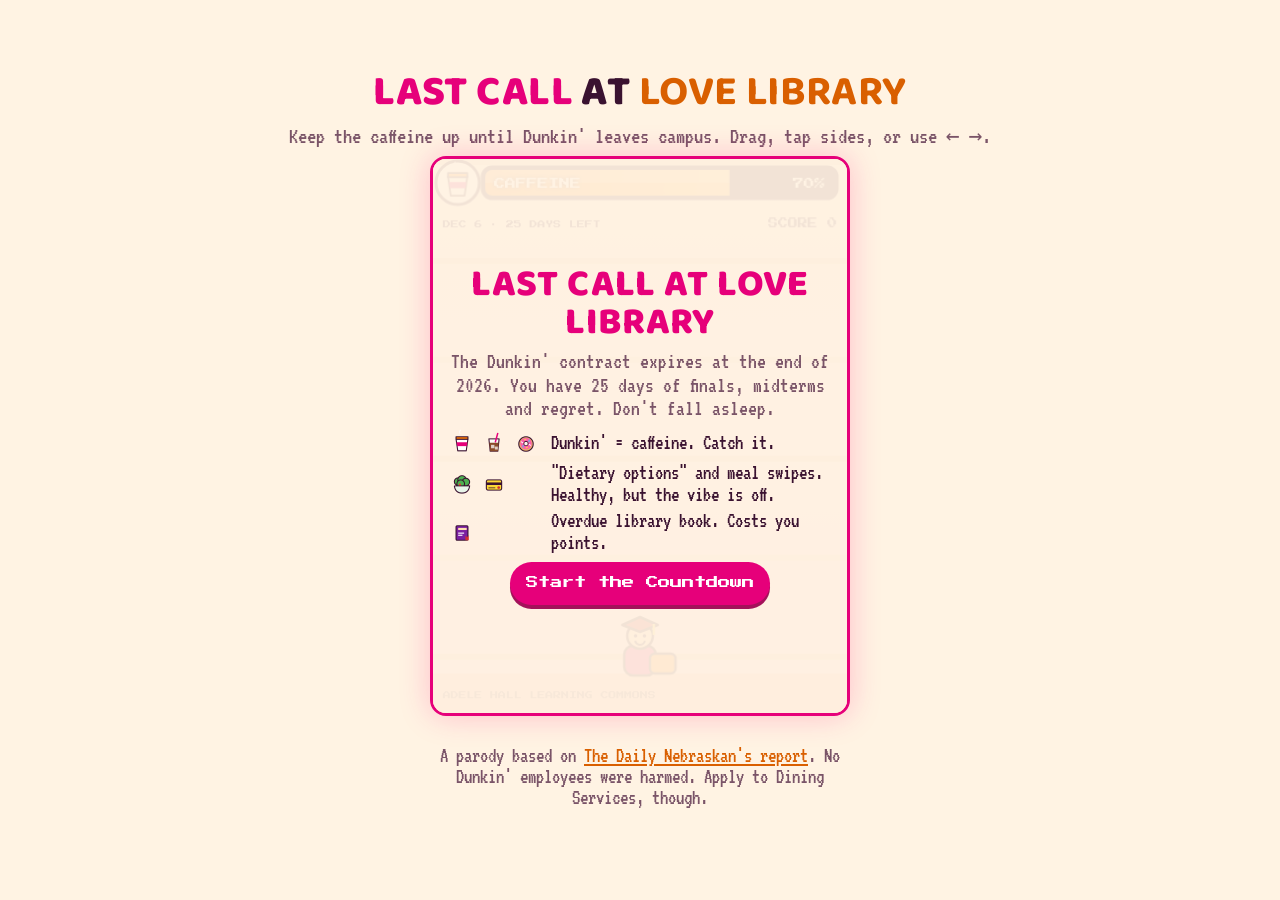
==== dunkin-last-call/index.html @ 3ea2bcb5 "Add Last Call at Love Library arcade game Co-Authored-By: Claude Sonnet 5.5 <noreply@anthropic.com>" ====
<!DOCTYPE html>
<html lang="en">
<head>
<meta charset="utf-8">
<meta name="viewport" content="width=device-width, initial-scale=1, user-scalable=no">
<title>Last Call at Love Library</title>
<meta name="description" content="A satirical arcade game inspired by UNL replacing the Love Library Dunkin' in 2027.">
<link rel="preconnect" href="https://fonts.googleapis.com">
<link rel="preconnect" href="https://fonts.gstatic.com" crossorigin>
<link href="https://fonts.googleapis.com/css2?family=Baloo+2:wght@800&family=Press+Start+2P&family=VT323&display=swap" rel="stylesheet">
<style>
  :root{--bg:#fff3e3;--panel:#ffe6cc;--ink:#3a1230;--muted:#7a5468;--pink:#e6007a;--orange:#d95f00;--bad:#7ad06b}
  *{box-sizing:border-box}
  html,body{margin:0;height:100%;background:var(--bg);color:var(--ink);font-family:"VT323",monospace;font-size:20px;overscroll-behavior:none}
  body{display:flex;flex-direction:column;align-items:center;justify-content:center;padding:12px;gap:8px}
  h1{margin:0;font-family:"Baloo 2",system-ui,sans-serif;font-weight:800;font-size:clamp(1.5rem,7vw,2.1rem);line-height:1;letter-spacing:.01em;text-transform:uppercase;text-align:center}
  h1 span{color:var(--pink)}h1 b{color:var(--orange)}
  .sub{margin:0;color:var(--muted);font-size:1.15rem;text-align:center}
  #wrap{position:relative;width:min(100%,420px);aspect-ratio:3/4;max-height:72vh;border-radius:16px;overflow:hidden;border:3px solid var(--pink);box-shadow:0 0 30px #ff2d8744;touch-action:none}
  canvas{width:100%;height:100%;display:block;background:linear-gradient(#ffeed8,#ffd0e2)}
  #overlay{position:absolute;inset:0;display:flex;flex-direction:column;align-items:center;justify-content:center;text-align:center;padding:14px;background:#fff3e3ee;gap:8px}
  #overlay.hide{display:none}
  #overlay h2{margin:0;font-family:"Baloo 2",system-ui,sans-serif;font-weight:800;font-size:1.9rem;line-height:1;letter-spacing:.01em;text-transform:uppercase;color:var(--pink)}
  #overlay p{margin:0;color:var(--muted);font-size:1.1rem;line-height:1.05}
  #overlay .legend{display:grid;grid-template-columns:auto 1fr;gap:4px 10px;text-align:left;font-size:1.05rem;line-height:1.05;color:var(--ink)}
  button{font-family:"Press Start 2P",monospace;font-weight:400;background:var(--pink);color:#fff;border:0;border-radius:999px;padding:12px 16px;font-size:.62rem;line-height:1.5;cursor:pointer;box-shadow:0 4px 0 #a3125a}
  button:active{transform:translateY(3px);box-shadow:0 1px 0 #a3125a}
  .ic{display:flex;gap:2px;align-items:center}.ic canvas{width:30px;height:30px;background:none}
  #overlay .legend{align-items:center}
  .foot{font-size:1.05rem;color:var(--muted);text-align:center;max-width:420px}
  .foot a{color:var(--orange)}
</style>
</head>
<body>
<h1><span>LAST CALL</span> AT <b>LOVE LIBRARY</b></h1>
<p class="sub">Keep the caffeine up until Dunkin' leaves campus. Drag, tap sides, or use ← →.</p>
<div id="wrap">
  <canvas id="c" width="420" height="560"></canvas>
  <div id="overlay">
    <h2 id="ot">Last Call at Love Library</h2>
    <p id="om">The Dunkin' contract expires at the end of 2026. You have <span id="dl">43</span> days of finals, midterms and regret. Don't fall asleep.</p>
    <div class="legend" id="lg">
      <span class="ic"><canvas data-k="coffee"></canvas><canvas data-k="iced"></canvas><canvas data-k="donut"></canvas></span><span>Dunkin' = caffeine. Catch it.</span>
      <span class="ic"><canvas data-k="salad"></canvas><canvas data-k="card"></canvas></span><span>"Dietary options" and meal swipes. Healthy, but the vibe is off.</span>
      <span class="ic"><canvas data-k="book"></canvas></span><span>Overdue library book. Costs you points.</span>
    </div>
    <button id="go">Start the Countdown</button>
  </div>
</div>
<p class="foot">A parody based on <a href="https://www.dailynebraskan.com/news/university-of-nebraska-lincoln-to-replace-love-library-dunkin-in-2027/article_ee302f47-dc6b-4009-bfb8-052fabcb7621.html" target="_blank" rel="noopener">The Daily Nebraskan's report</a>. No Dunkin' employees were harmed. Apply to Dining Services, though.</p>

<script>
(() => {
  const cv = document.getElementById('c'), g = cv.getContext('2d');
  const W = cv.width, H = cv.height;
  const ov = document.getElementById('overlay'), ot = document.getElementById('ot'),
        om = document.getElementById('om'), lg = document.getElementById('lg'), go = document.getElementById('go');

  const GOOD = [
    {k:'coffee', pts:10, caf:12, t:'Medium hot, extra regular'},
    {k:'iced', pts:15, caf:14, t:'Iced. In November.'},
    {k:'donut', pts:25, caf:8,  t:'Sprinkles = studying'}
  ];
  const BAD = [
    {k:'salad', pts:0,  caf:-20, t:'Culturally inclusive kale'},
    {k:'card', pts:0,  caf:-15, t:'Meal swipe accepted'},
    {k:'book', pts:-30, caf:-5, t:'Overdue. Fine: $0.25 and shame'}
  ];
  const LINES = [
    'Greater convenience and financial flexibility!',
    'Your meal plan is now valid here.',
    'Profits stay in-house.',
    'Change is constant. So is the line.',
    'Menu input will be requested.',
    'Dunkin\' employees: please apply.'
  ];
  const ENDS = [
    [0,  'Decaf Dave', 'You were a rounding error in the coffee supply chain.'],
    [150,'Sleepy Sophomore', 'You napped on a beanbag near the Learning Commons.'],
    [350,'Finals Week Survivor', 'Two Dunkin\'s and a dream.'],
    [600,'Franchise Loyalist', 'You will mourn the Boston Kreme in silence.'],
    [900,'Dunkin\' Dean Emeritus', 'Lorang would like a word. Also a donut.']
  ];

  // ---- drawn art (no emoji) ----
  function rr(c,x,y,w,h,r){c.beginPath();c.moveTo(x+r,y);c.arcTo(x+w,y,x+w,y+h,r);c.arcTo(x+w,y+h,x,y+h,r);c.arcTo(x,y+h,x,y,r);c.arcTo(x,y,x+w,y,r);c.closePath();}
  function drawItem(c, k, x, y, sc) {
    c.save(); c.translate(x,y); c.scale(sc,sc); c.lineJoin='round';
    const ink='#3a1230'; c.lineWidth=2.5; c.strokeStyle=ink;
    if (k==='coffee') {
      c.beginPath(); c.moveTo(-14,-12); c.lineTo(14,-12); c.lineTo(10,16); c.lineTo(-10,16); c.closePath();
      c.fillStyle='#fff'; c.fill(); c.stroke();
      c.fillStyle='#e6007a'; c.beginPath(); c.moveTo(-12.6,-4); c.lineTo(12.6,-4); c.lineTo(11.3,5); c.lineTo(-11.3,5); c.closePath(); c.fill();
      c.fillStyle='#ff7a00'; c.fillRect(-14,-17,28,6); c.strokeRect(-14,-17,28,6);
      c.strokeStyle='#ffffffaa'; c.beginPath(); c.moveTo(-4,-24); c.quadraticCurveTo(-8,-29,-3,-33); c.stroke();
    } else if (k==='iced') {
      c.fillStyle='#ffffffcc'; c.beginPath(); c.moveTo(-12,-12); c.lineTo(12,-12); c.lineTo(9,17); c.lineTo(-9,17); c.closePath(); c.fill(); c.stroke();
      c.fillStyle='#8a4b2a'; c.beginPath(); c.moveTo(-11,-3); c.lineTo(11,-3); c.lineTo(9,17); c.lineTo(-9,17); c.closePath(); c.fill();
      c.fillStyle='#ffffffbb'; c.fillRect(-7,2,8,8); c.fillRect(2,6,7,7);
      c.strokeStyle='#e6007a'; c.lineWidth=3.5; c.beginPath(); c.moveTo(3,-4); c.lineTo(9,-26); c.stroke();
    } else if (k==='donut') {
      c.fillStyle='#e9b36b'; c.beginPath(); c.arc(0,0,17,0,7); c.fill(); c.stroke();
      c.fillStyle='#ff5fa8'; c.beginPath(); c.arc(0,-1,13.5,0,7); c.fill();
      c.fillStyle='#fff6ec'; c.beginPath(); c.arc(0,-1,5,0,7); c.fill(); c.lineWidth=2; c.stroke();
      const sp=['#fff','#ffd23f','#3ad0ff','#fff','#ffd23f','#3ad0ff'];
      sp.forEach((col,i)=>{const a=i*1.05+.3, rad=9.5; c.save(); c.translate(Math.cos(a)*rad,Math.sin(a)*rad-1); c.rotate(a*2); c.fillStyle=col; c.fillRect(-3,-1,6,2.2); c.restore();});
    } else if (k==='salad') {
      c.fillStyle='#4caf50'; [[-9,-8,9],[0,-12,10],[9,-7,9],[-3,-3,9]].forEach(a=>{c.beginPath();c.arc(a[0],a[1],a[2],0,7);c.fill();c.stroke();});
      c.fillStyle='#e8f5e9'; c.beginPath(); c.moveTo(-18,2); c.lineTo(18,2); c.quadraticCurveTo(16,19,0,19); c.quadraticCurveTo(-16,19,-18,2); c.fill(); c.stroke();
      c.fillStyle='#e53935'; c.beginPath(); c.arc(-5,-1,2.6,0,7); c.fill();
    } else if (k==='card') {
      c.fillStyle='#fdd835'; rr(c,-18,-12,36,24,4); c.fill(); c.stroke();
      c.fillStyle=ink; c.fillRect(-18,-6,36,6);
      c.fillStyle='#3a123099'; c.fillRect(-13,5,16,3);
      c.fillStyle='#d32f2f'; c.beginPath(); c.arc(11,6,3.2,0,7); c.fill();
    } else if (k==='book') {
      c.fillStyle='#7b1fa2'; rr(c,-14,-17,28,34,3); c.fill(); c.stroke();
      c.fillStyle='#ffe0b2'; c.fillRect(-9,-12,20,5); c.fillStyle='#fff'; c.fillRect(-9,-1,14,2.6); c.fillRect(-9,4,10,2.6);
      c.fillStyle='#d32f2f'; c.beginPath(); c.moveTo(8,17); c.lineTo(8,6); c.lineTo(12,10); c.lineTo(16,6); c.lineTo(16,17); c.closePath(); c.fill();
    }
    c.restore();
  }
  function drawStudent(c, x, y) {
    c.save(); c.translate(x,y); c.lineJoin='round'; c.lineWidth=2.5; c.strokeStyle='#3a1230';
    c.fillStyle='#e6007a'; rr(c,-16,2,32,30,9); c.fill(); c.stroke();            // hoodie
    c.fillStyle='#ffd0a8'; c.beginPath(); c.arc(0,-8,13,0,7); c.fill(); c.stroke(); // head
    c.fillStyle='#3a1230'; c.beginPath(); c.arc(-4.5,-8,1.8,0,7); c.arc(4.5,-8,1.8,0,7); c.fill();
    c.strokeStyle='#3a1230'; c.lineWidth=2; c.beginPath(); c.arc(0,-4,5,.2,Math.PI-.2); c.stroke();
    c.lineWidth=2.5; c.fillStyle='#c41230';                                       // cap
    c.beginPath(); c.moveTo(-18,-19); c.lineTo(0,-27); c.lineTo(18,-19); c.lineTo(0,-12); c.closePath(); c.fill(); c.stroke();
    c.strokeStyle='#ffd23f'; c.beginPath(); c.moveTo(14,-20); c.lineTo(14,-9); c.stroke();
    c.fillStyle='#ff7a00'; rr(c,10,10,26,20,5); c.fill(); c.strokeStyle='#3a1230'; c.stroke(); // backpack
    c.restore();
  }
  document.querySelectorAll('canvas[data-k]').forEach(cn => {
    cn.width = cn.height = 60; const c = cn.getContext('2d'); drawItem(c, cn.dataset.k, 30, 32, .85);
  });

  let S, keys = {}, raf, last, running = false;

  let DUR = 43; // one second per day, from today until Dec 31, 2026
  function startDay() {
    const n = new Date(), start = Date.UTC(n.getFullYear(), n.getMonth(), n.getDate());
    const days = Math.round((Date.UTC(2026,11,31) - start) / 86400000);
    DUR = days >= 7 ? days : 30; // if past the deadline, just run a 30-day mini-season
    return start;
  }
  function reset() {
    S = {x:W/2, tx:W/2, caf:70, score:0, t:0, items:[], pops:[], spawn:0, banner:'', bt:0,
         nextLine:6, shake:0, combo:0, dayStart:startDay()};
  }
  reset(); document.getElementById('dl').textContent = DUR;


  function spawn() {
    const bad = Math.random() < 0.28 + Math.min(.2, S.t/200);
    const pool = bad ? BAD : GOOD;
    const o = pool[Math.floor(Math.random()*pool.length)];
    S.items.push({...o, bad, x:30+Math.random()*(W-60), y:-30, vy:130+Math.random()*80+S.t*2.2, r:0, vr:(Math.random()-.5)*4});
  }
  function pop(x,y,txt,c){ S.pops.push({x,y,txt,c,life:1}); }
  function say(txt){ S.banner = txt; S.bt = 2.2; }

  function end(win) {
    running = false; cancelAnimationFrame(raf);
    const sc = Math.max(0, Math.round(S.score));
    let rank = ENDS[0];
    for (const r of ENDS) if (sc >= r[0]) rank = r;
    ot.textContent = win ? 'The Contract Expired.' : 'You Fell Asleep.';
    om.innerHTML = (win
      ? 'Dunkin\' is gone. A University Dining Services cafe opens early 2027. Your meal plan works there. Your feelings do not.'
      : 'Caffeine hit zero. You are now drooling on a copy of <i>Intro to Macroeconomics</i> in the Adele Hall Learning Commons.')
      + `<br><br><b style="color:var(--ink);font-size:1.2rem">Score: ${sc}</b><br><b style="color:var(--pink)">Rank: ${rank[1]}</b><br>${rank[2]}`;
    lg.style.display = 'none';
    go.textContent = 'Fight Corporate Consolidation Again';
    ov.classList.remove('hide');
  }

  function update(dt) {
    S.t += dt;
    const sp = 360;
    if (keys.ArrowLeft || keys.a) S.tx -= sp*dt;
    if (keys.ArrowRight || keys.d) S.tx += sp*dt;
    S.tx = Math.max(30, Math.min(W-30, S.tx));
    S.x += (S.tx - S.x) * Math.min(1, dt*14);

    S.caf -= dt * (3.5 + S.t/14);
    S.spawn -= dt;
    if (S.spawn <= 0) { spawn(); S.spawn = Math.max(.35, .85 - S.t/90); }

    if (S.t > S.nextLine) { say(LINES[Math.floor(Math.random()*LINES.length)]); S.nextLine = S.t + 7 + Math.random()*4; }
    if (S.bt > 0) S.bt -= dt;
    if (S.shake > 0) S.shake -= dt;

    for (const it of S.items) {
      it.y += it.vy*dt; it.r += it.vr*dt;
      if (!it.dead && Math.abs(it.y-(H-70)) < 34 && Math.abs(it.x-S.x) < 40) {
        it.dead = true;
        S.caf = Math.min(100, S.caf + it.caf);
        S.score += it.pts * (1 + Math.floor(S.combo/5)*.5);
        if (it.bad) { S.combo = 0; S.shake = .25; pop(it.x, it.y, it.t, '#2e8b2e'); }
        else { S.combo++; pop(it.x, it.y, '+'+it.pts, '#d98200'); if (S.combo%5===0) pop(S.x, H-130, 'Combo x'+(1+S.combo/10)+'!', '#ff2d87'); }
      }
      if (it.y > H+40) it.dead = true;
    }
    S.items = S.items.filter(i => !i.dead);
    for (const p of S.pops) { p.y -= 40*dt; p.life -= dt*.8; }
    S.pops = S.pops.filter(p => p.life > 0);

    if (S.caf <= 0) end(false);
    else if (S.t >= DUR) { S.score += 100; end(true); }
  }

  function draw() {
    g.save();
    if (S.shake > 0) g.translate((Math.random()-.5)*8, (Math.random()-.5)*8);
    g.clearRect(-10,-10,W+20,H+20);
    // library shelves backdrop
    for (let i=0;i<6;i++){ g.fillStyle = i%2? '#f0c8a6':'#f6d5bb'; g.fillRect(0,i*100,W,6); }
    g.fillStyle='#ff7a0044'; g.fillRect(0,H-40,W,40);
    g.font="8px 'Press Start 2P'"; g.fillStyle='#3a123099'; g.textAlign='left';
    g.fillText('ADELE HALL LEARNING COMMONS', 10, H-14);

    // items
    g.textAlign='center'; g.textBaseline='middle';
    for (const it of S.items) {
      g.save(); g.translate(it.x, it.y); g.rotate(it.r);
      drawItem(g, it.k, 0, 0, 1); g.restore();
    }
    // player
    drawStudent(g, S.x, H-70);

    // pops
    g.font="9px 'Press Start 2P'";
    for (const p of S.pops) { g.globalAlpha = Math.max(0,p.life); g.fillStyle = p.c; g.fillText(p.txt, Math.max(80,Math.min(W-80,p.x)), p.y); }
    g.globalAlpha = 1;

    // HUD: caffeine bar (big, full width)
    const c = Math.max(0, S.caf/100), low = c < .25;
    const bx=50, by=8, bw=W-60, bh=32;
    const pulse = low ? .5+.5*Math.sin(S.t*12) : 0;
    g.textBaseline='middle';
    g.fillStyle = low ? `rgb(${58+Math.round(pulse*150)},18,48)` : '#3a1230'; rr(g,bx,by,bw,bh,10); g.fill();
    if (c>0) {
      const gr = g.createLinearGradient(bx,0,bx+bw,0);
      if (c>.4){ gr.addColorStop(0,'#ff7a00'); gr.addColorStop(1,'#ffc23f'); }
      else if (c>.25){ gr.addColorStop(0,'#f2a900'); gr.addColorStop(1,'#ffe066'); }
      else { gr.addColorStop(0,'#ff1f1f'); gr.addColorStop(1,'#ff7a5c'); }
      g.save(); rr(g,bx+3,by+3,bw-6,bh-6,7); g.clip();
      g.fillStyle=gr; g.fillRect(bx+3,by+3,(bw-6)*c,bh-6);
      g.fillStyle='#ffffff40'; g.fillRect(bx+3,by+3,(bw-6)*c,(bh-6)/2); g.restore();
    }
    g.lineWidth=3; g.strokeStyle='#3a1230'; rr(g,bx,by,bw,bh,10); g.stroke();
    g.textAlign='left'; g.font="11px 'Press Start 2P'"; g.fillStyle='#fff';
    g.shadowColor='#3a1230'; g.shadowBlur=4; g.fillText(low ? 'CAFFEINE LOW!' : 'CAFFEINE', bx+12, by+bh/2+1);
    g.textAlign='right'; g.fillText(Math.round(c*100)+'%', bx+bw-12, by+bh/2+1); g.shadowBlur=0;
    g.fillStyle='#fff'; g.beginPath(); g.arc(25,by+bh/2,22,0,7); g.fill(); g.lineWidth=3; g.stroke();
    drawItem(g,'coffee',25,by+bh/2+2,.7);
    g.textBaseline='alphabetic';
    g.fillStyle='#3a1230'; g.textAlign='right'; g.font="10px 'Press Start 2P'";
    g.fillText('SCORE '+Math.round(S.score), W-10, 70);
    // date countdown
    const d = new Date(S.dayStart + Math.floor(S.t)*86400000);
    const left = Math.max(0, DUR - Math.floor(S.t));
    g.textAlign='left'; g.font="8px 'Press Start 2P'"; g.fillStyle='#3a1230';
    g.fillText(d.toLocaleDateString('en-US',{month:'short',day:'numeric',timeZone:'UTC'}).toUpperCase()+' · '+left+' DAYS LEFT', 10, 70);
    // combo
    if (S.combo>=2){ g.fillStyle='#ff2d87'; g.fillText('STREAK x'+S.combo, 10, 90); }
    // banner
    if (S.bt > 0) {
      g.globalAlpha = Math.min(1, S.bt); g.fillStyle='#3a1230ee'; g.fillRect(0,100,W,40);
      g.textAlign='center'; g.fillStyle='#fff'; g.font="8px 'Press Start 2P'";
      g.fillStyle='#ffd23f'; g.fillText('UNIVERSITY NOTICE', W/2, 114); g.fillStyle='#fff'; g.fillText(S.banner.toUpperCase(), W/2, 130, W-16); g.globalAlpha=1;
    }
    g.restore();
  }

  function loop(ts) {
    if (!running) return;
    const dt = Math.min(.05, (ts-last)/1000); last = ts;
    update(dt); if (running) draw();
    raf = requestAnimationFrame(loop);
  }

  go.onclick = () => {
    reset(); lg.style.display = ''; ov.classList.add('hide'); running = true; last = performance.now();
    raf = requestAnimationFrame(loop);
  };

  addEventListener('keydown', e => { keys[e.key] = true; if (e.key.startsWith('Arrow')) e.preventDefault(); });
  addEventListener('keyup', e => keys[e.key] = false);
  function pointer(e) {
    const r = cv.getBoundingClientRect();
    if (S) S.tx = (e.clientX - r.left) / r.width * W;
  }
  cv.addEventListener('pointermove', pointer);
  cv.addEventListener('pointerdown', pointer);
  draw();
  if (document.fonts && document.fonts.load) Promise.all([document.fonts.load("10px 'Press Start 2P'"), document.fonts.load('20px VT323')]).then(() => { if (!running) draw(); });
})();
</script>
</body>
</html>
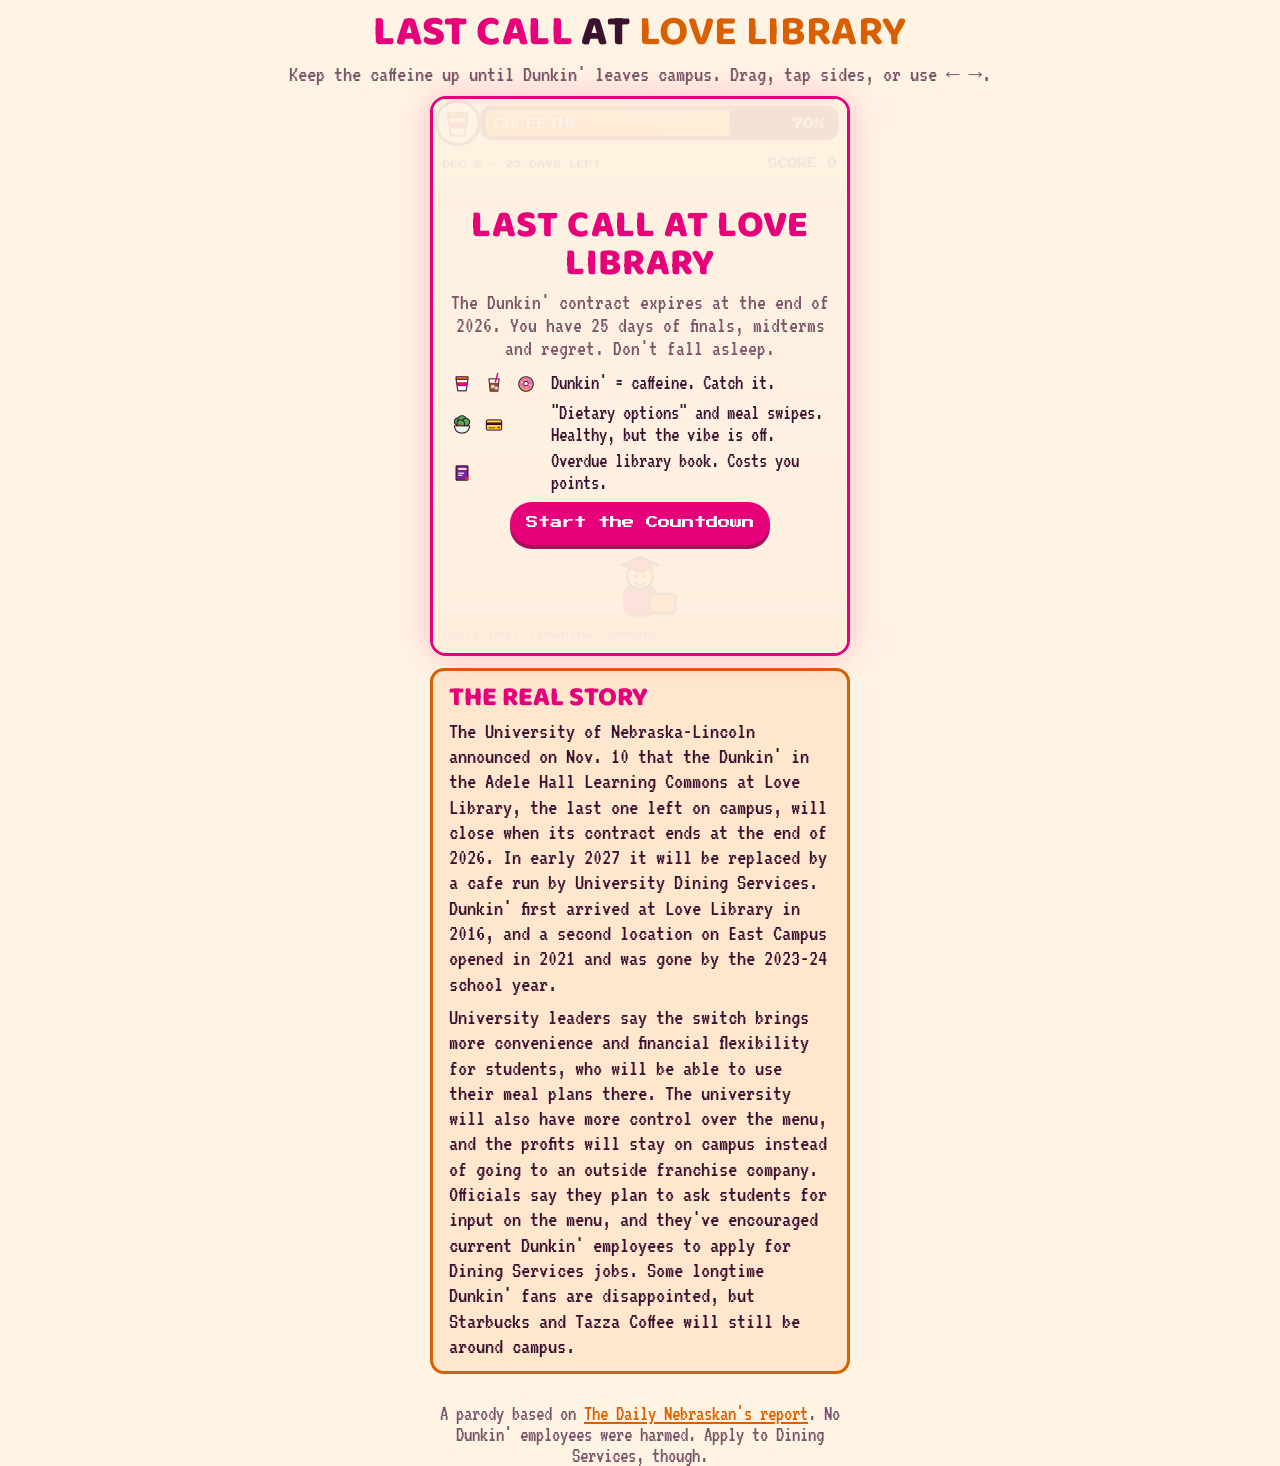
==== commit 72fba400: "Add real-story context section to Last Call game Co-Authored-By: Claude Sonnet 5.5 <noreply@anthropi" ====
--- a/dunkin-last-call/index.html
+++ b/dunkin-last-call/index.html
@@ -12,11 +12,11 @@
   :root{--bg:#fff3e3;--panel:#ffe6cc;--ink:#3a1230;--muted:#7a5468;--pink:#e6007a;--orange:#d95f00;--bad:#7ad06b}
   *{box-sizing:border-box}
   html,body{margin:0;height:100%;background:var(--bg);color:var(--ink);font-family:"VT323",monospace;font-size:20px;overscroll-behavior:none}
-  body{display:flex;flex-direction:column;align-items:center;justify-content:center;padding:12px;gap:8px}
+  body{display:flex;flex-direction:column;align-items:center;padding:12px;gap:8px}
   h1{margin:0;font-family:"Baloo 2",system-ui,sans-serif;font-weight:800;font-size:clamp(1.5rem,7vw,2.1rem);line-height:1;letter-spacing:.01em;text-transform:uppercase;text-align:center}
   h1 span{color:var(--pink)}h1 b{color:var(--orange)}
   .sub{margin:0;color:var(--muted);font-size:1.15rem;text-align:center}
-  #wrap{position:relative;width:min(100%,420px);aspect-ratio:3/4;max-height:72vh;border-radius:16px;overflow:hidden;border:3px solid var(--pink);box-shadow:0 0 30px #ff2d8744;touch-action:none}
+  #wrap{flex:none;position:relative;width:min(100%,420px);aspect-ratio:3/4;max-height:72vh;border-radius:16px;overflow:hidden;border:3px solid var(--pink);box-shadow:0 0 30px #ff2d8744;touch-action:none}
   canvas{width:100%;height:100%;display:block;background:linear-gradient(#ffeed8,#ffd0e2)}
   #overlay{position:absolute;inset:0;display:flex;flex-direction:column;align-items:center;justify-content:center;text-align:center;padding:14px;background:#fff3e3ee;gap:8px}
   #overlay.hide{display:none}
@@ -27,6 +27,10 @@
   button:active{transform:translateY(3px);box-shadow:0 1px 0 #a3125a}
   .ic{display:flex;gap:2px;align-items:center}.ic canvas{width:30px;height:30px;background:none}
   #overlay .legend{align-items:center}
+  .story{width:min(100%,420px);background:#ffe6cc;border:3px solid var(--orange);border-radius:14px;padding:12px 16px;margin-top:4px}
+  .story h3{margin:0 0 6px;font-family:"Baloo 2",system-ui,sans-serif;font-weight:800;font-size:1.35rem;line-height:1.1;text-transform:uppercase;color:var(--pink)}
+  .story p{margin:0 0 8px;font-size:1.15rem;line-height:1.1;color:var(--ink)}
+  .story p:last-child{margin:0}
   .foot{font-size:1.05rem;color:var(--muted);text-align:center;max-width:420px}
   .foot a{color:var(--orange)}
 </style>
@@ -47,6 +51,11 @@
     <button id="go">Start the Countdown</button>
   </div>
 </div>
+<section class="story">
+  <h3>The real story</h3>
+  <p>The University of Nebraska-Lincoln announced on Nov. 10 that the Dunkin' in the Adele Hall Learning Commons at Love Library, the last one left on campus, will close when its contract ends at the end of 2026. In early 2027 it will be replaced by a cafe run by University Dining Services. Dunkin' first arrived at Love Library in 2016, and a second location on East Campus opened in 2021 and was gone by the 2023-24 school year.</p>
+  <p>University leaders say the switch brings more convenience and financial flexibility for students, who will be able to use their meal plans there. The university will also have more control over the menu, and the profits will stay on campus instead of going to an outside franchise company. Officials say they plan to ask students for input on the menu, and they've encouraged current Dunkin' employees to apply for Dining Services jobs. Some longtime Dunkin' fans are disappointed, but Starbucks and Tazza Coffee will still be around campus.</p>
+</section>
 <p class="foot">A parody based on <a href="https://www.dailynebraskan.com/news/university-of-nebraska-lincoln-to-replace-love-library-dunkin-in-2027/article_ee302f47-dc6b-4009-bfb8-052fabcb7621.html" target="_blank" rel="noopener">The Daily Nebraskan's report</a>. No Dunkin' employees were harmed. Apply to Dining Services, though.</p>
 
 <script>
@@ -74,6 +83,21 @@
     'Menu input will be requested.',
     'Dunkin\' employees: please apply.'
   ];
+  const LOSSES = [
+    ['You Fell Asleep.', 'Caffeine hit zero. You are now drooling on a copy of <i>Intro to Macroeconomics</i> in the Adele Hall Learning Commons.'],
+    ['Decaf Detected.', 'Your eyelids filed a formal complaint. It was approved before you finished reading it.'],
+    ['Wrong Meal Plan.', 'You tried to pay for a donut with a meal swipe. The universe laughed, and so did the card reader.'],
+    ['Power Nap Gone Wrong.', 'You closed your eyes "for five minutes." It is now Thursday and your group project is due.'],
+    ['Kale Overload.', 'You were last seen wandering toward a salad with a peaceful, hollow smile.'],
+    ['Study Session Over.', 'You highlighted the entire textbook, then yourself. The librarian is still shushing your ghost.'],
+    ['Left On Read.', 'Your brain sent you a notification that said "low battery." You ignored it like every other notification.'],
+    ['Overdue.', 'Your caffeine and your library book are both past due. Only one of them will be forgiven.'],
+    ['Bean Counter.', 'You ran out of beans, and the beans ran out of you. Math checks out.'],
+    ['Syllabus Week Energy.', 'You attempted a full day of classes on vibes alone. The vibes declined to comment.'],
+    ['Powered Down.', 'You have been replaced by a student who found a Starbucks in the Union.'],
+    ['Sleepwalking.', 'You woke up in the stacks holding a stranger\'s highlighter and zero memory of how you got there.']
+  ];
+  let lastLoss = -1;
   const ENDS = [
     [0,  'Decaf Dave', 'You were a rounding error in the coffee supply chain.'],
     [150,'Sleepy Sophomore', 'You napped on a beanbag near the Learning Commons.'],
@@ -166,10 +190,12 @@
     const sc = Math.max(0, Math.round(S.score));
     let rank = ENDS[0];
     for (const r of ENDS) if (sc >= r[0]) rank = r;
-    ot.textContent = win ? 'The Contract Expired.' : 'You Fell Asleep.';
+    let loss = null;
+    if (!win) { let i; do { i = Math.floor(Math.random()*LOSSES.length); } while (i === lastLoss && LOSSES.length > 1); lastLoss = i; loss = LOSSES[i]; }
+    ot.textContent = win ? 'The Contract Expired.' : loss[0];
     om.innerHTML = (win
       ? 'Dunkin\' is gone. A University Dining Services cafe opens early 2027. Your meal plan works there. Your feelings do not.'
-      : 'Caffeine hit zero. You are now drooling on a copy of <i>Intro to Macroeconomics</i> in the Adele Hall Learning Commons.')
+      : loss[1])
       + `<br><br><b style="color:var(--ink);font-size:1.2rem">Score: ${sc}</b><br><b style="color:var(--pink)">Rank: ${rank[1]}</b><br>${rank[2]}`;
     lg.style.display = 'none';
     go.textContent = 'Fight Corporate Consolidation Again';
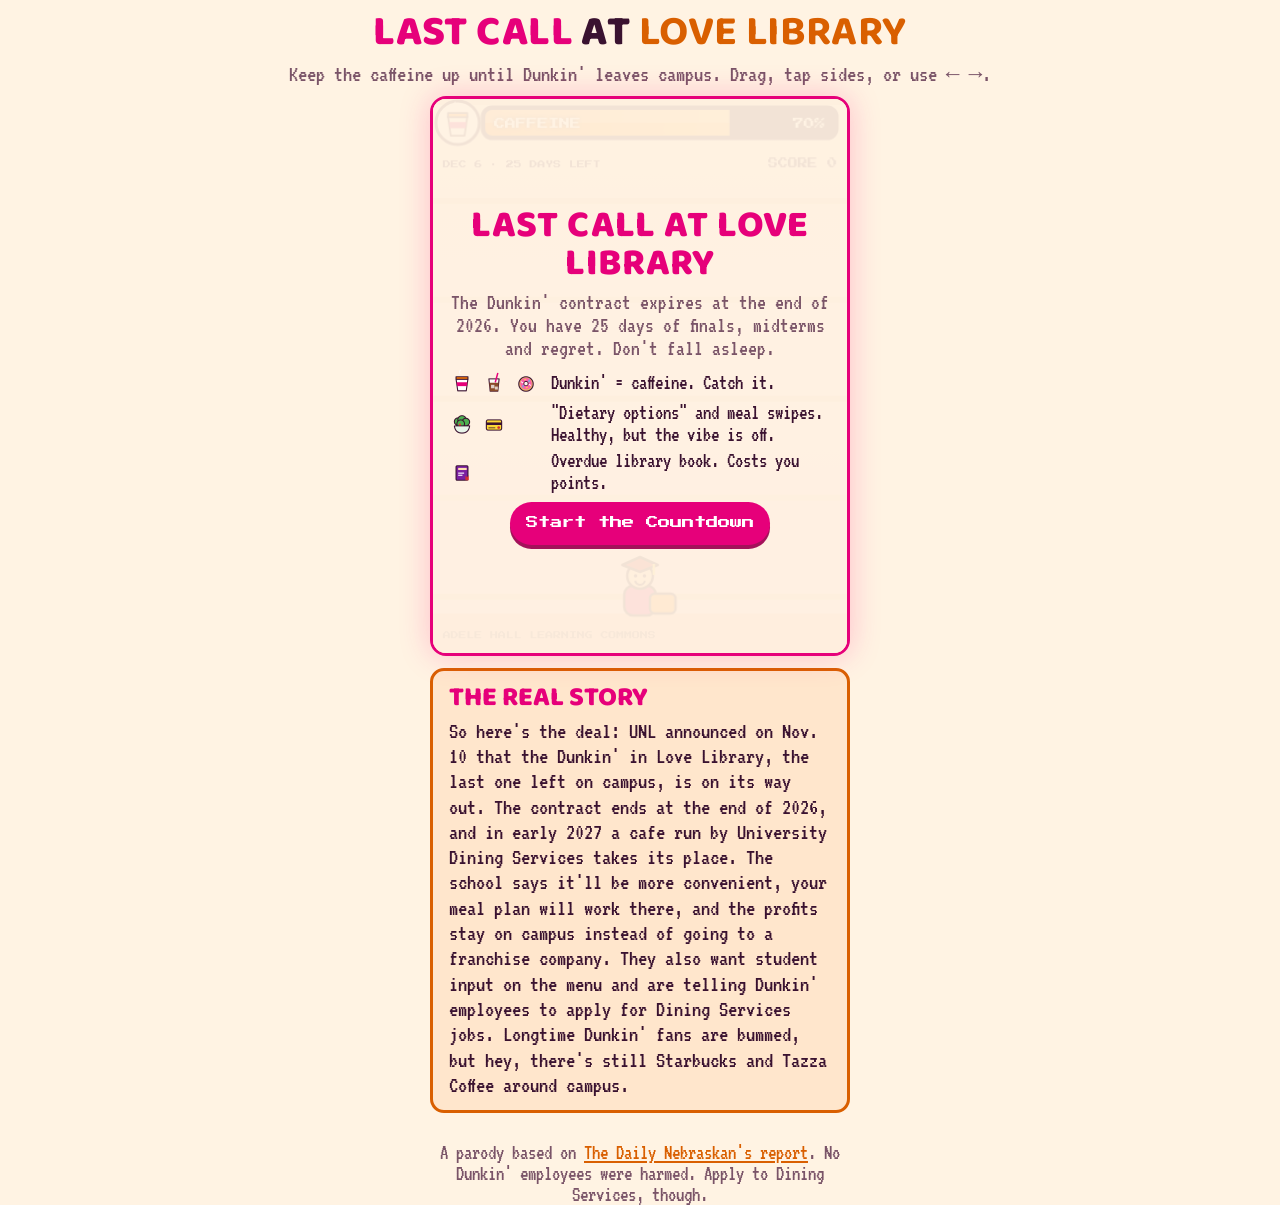
==== commit 66440066: "Condense real-story section into one conversational paragraph Co-Authored-By: Claude Sonnet 5.5 <nor" ====
--- a/dunkin-last-call/index.html
+++ b/dunkin-last-call/index.html
@@ -53,8 +53,7 @@
 </div>
 <section class="story">
   <h3>The real story</h3>
-  <p>The University of Nebraska-Lincoln announced on Nov. 10 that the Dunkin' in the Adele Hall Learning Commons at Love Library, the last one left on campus, will close when its contract ends at the end of 2026. In early 2027 it will be replaced by a cafe run by University Dining Services. Dunkin' first arrived at Love Library in 2016, and a second location on East Campus opened in 2021 and was gone by the 2023-24 school year.</p>
-  <p>University leaders say the switch brings more convenience and financial flexibility for students, who will be able to use their meal plans there. The university will also have more control over the menu, and the profits will stay on campus instead of going to an outside franchise company. Officials say they plan to ask students for input on the menu, and they've encouraged current Dunkin' employees to apply for Dining Services jobs. Some longtime Dunkin' fans are disappointed, but Starbucks and Tazza Coffee will still be around campus.</p>
+  <p>So here's the deal: UNL announced on Nov. 10 that the Dunkin' in Love Library, the last one left on campus, is on its way out. The contract ends at the end of 2026, and in early 2027 a cafe run by University Dining Services takes its place. The school says it'll be more convenient, your meal plan will work there, and the profits stay on campus instead of going to a franchise company. They also want student input on the menu and are telling Dunkin' employees to apply for Dining Services jobs. Longtime Dunkin' fans are bummed, but hey, there's still Starbucks and Tazza Coffee around campus.</p>
 </section>
 <p class="foot">A parody based on <a href="https://www.dailynebraskan.com/news/university-of-nebraska-lincoln-to-replace-love-library-dunkin-in-2027/article_ee302f47-dc6b-4009-bfb8-052fabcb7621.html" target="_blank" rel="noopener">The Daily Nebraskan's report</a>. No Dunkin' employees were harmed. Apply to Dining Services, though.</p>
 
